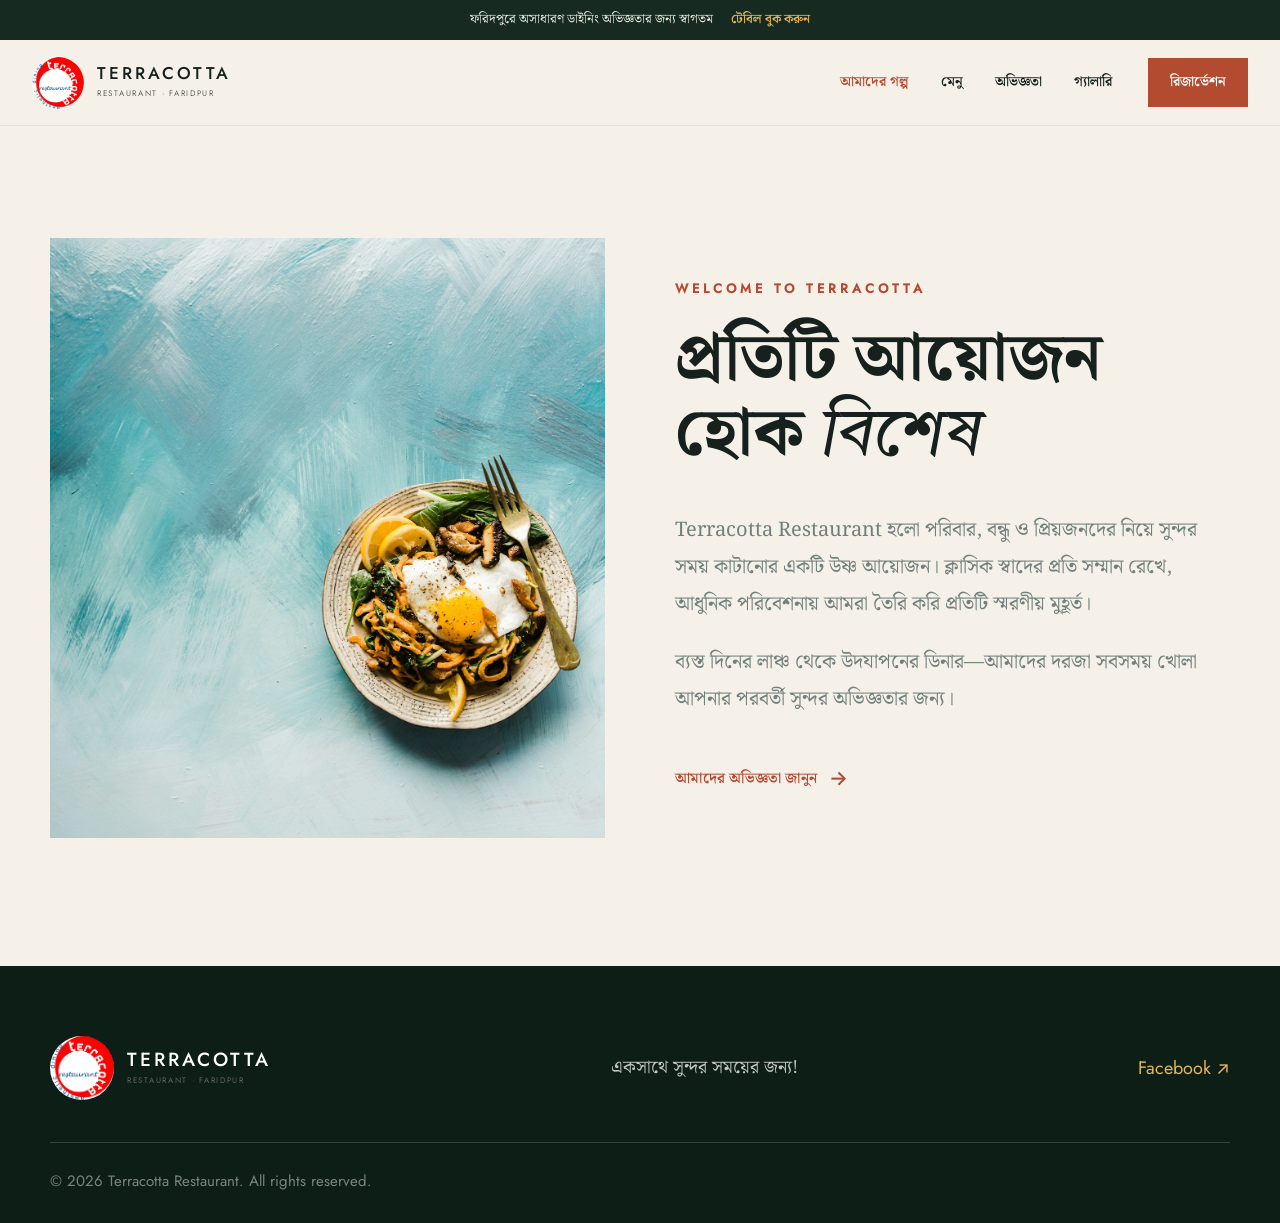
==== about.html @ 806d9984 "Update hero section layout, Bengali header nav, responsive CSS and subpages" ====
<!doctype html><html lang="bn"><head><meta charset="UTF-8"><meta name="viewport" content="width=device-width,initial-scale=1"><title>আমাদের গল্প · Terracotta</title><link rel="icon" href="assets/logo-restaurant.jpg"><link rel="stylesheet" href="styles.css"></head><body class="inner-page">
<div class="announcement-bar">ফরিদপুরে অসাধারণ ডাইনিং অভিজ্ঞতার জন্য স্বাগতম <a href="reservation.html">টেবিল বুক করুন</a></div>
<header class="site-header"><div class="header-inner"><a class="brand" href="index.html"><img src="assets/logo-restaurant.jpg" alt="Terracotta logo"><span class="brand-copy"><strong>TERRACOTTA</strong><small>RESTAURANT · FARIDPUR</small></span></a><button class="mobile-menu-btn" id="mobileMenuBtn" aria-label="মেনু খুলুন"><i></i><i></i><i></i></button><nav class="main-nav" id="navLinks"><a class="active" href="about.html">আমাদের গল্প</a><a href="menu.html">মেনু</a><a href="experience.html">অভিজ্ঞতা</a><a href="gallery.html">গ্যালারি</a><a class="nav-cta" href="reservation.html">রিজার্ভেশন</a></nav></div></header>
<main><section class="welcome section-cream page-section"><div class="split page-width"><div class="welcome-image image-frame"><img src="assets/hero.jpg" alt="Terracotta-এর বিশেষ খাবার"></div><div class="welcome-copy"><p class="eyebrow terracotta">WELCOME TO TERRACOTTA</p><h1>প্রতিটি আয়োজন<br>হোক <em>বিশেষ</em></h1><p>Terracotta Restaurant হলো পরিবার, বন্ধু ও প্রিয়জনদের নিয়ে সুন্দর সময় কাটানোর একটি উষ্ণ আয়োজন। ক্লাসিক স্বাদের প্রতি সম্মান রেখে, আধুনিক পরিবেশনায় আমরা তৈরি করি প্রতিটি স্মরণীয় মুহূর্ত।</p><p>ব্যস্ত দিনের লাঞ্চ থেকে উদযাপনের ডিনার—আমাদের দরজা সবসময় খোলা আপনার পরবর্তী সুন্দর অভিজ্ঞতার জন্য।</p><a class="text-link terracotta-link" href="experience.html">আমাদের অভিজ্ঞতা জানুন <span>→</span></a></div></div></section></main>
<footer class="site-footer"><div class="footer-inner"><a class="brand" href="index.html"><img src="assets/logo-restaurant.jpg" alt="Terracotta logo"><span class="brand-copy"><strong>TERRACOTTA</strong><small>RESTAURANT · FARIDPUR</small></span></a><p>একসাথে সুন্দর সময়ের জন্য!</p><a class="footer-link" href="https://www.facebook.com/profile.php?id=100063638885169" target="_blank" rel="noopener">Facebook ↗</a></div><div class="footer-bottom"><span>© 2026 Terracotta Restaurant. All rights reserved.</span></div></footer><script src="js/main.js"></script></body></html>
---- styles.css ----
@import url('https://fonts.googleapis.com/css2?family=Inter:wght@300;400;500;600&family=Noto+Serif+Bengali:wght@400;500;600;700&family=Tiro+Bangla:ital@0;1&display=swap');

@font-face{font-family:JostLocal;src:url('assets/fonts/jost-400.woff2')}@font-face{font-family:JostLocal;src:url('assets/fonts/jost-500.woff2');font-weight:500}@font-face{font-family:CormorantLocal;src:url('assets/fonts/cormorant-500.woff2');font-weight:500}@font-face{font-family:CormorantLocal;src:url('assets/fonts/cormorant-600.woff2');font-weight:600}

:root{--cream:#f5f0e8;--green:#162a22;--green-deep:#0d1e17;--ink:#16211d;--terracotta:#b34b30;--gold:#e5b65a;--muted:#697872;--bn:'Noto Serif Bengali','Tiro Bangla',serif;--sans:JostLocal,Inter,sans-serif;--english:CormorantLocal,Georgia,serif}
*{box-sizing:border-box;margin:0;padding:0}html{scroll-behavior:smooth}body{background:var(--cream);color:var(--ink);font-family:var(--sans);line-height:1.6;overflow-x:hidden}a{text-decoration:none;color:inherit}img{display:block;max-width:100%}.page-width{width:min(1640px,calc(100% - 80px));margin:0 auto}.section-cream{background:var(--cream)}

.announcement-bar{height:40px;display:flex;align-items:center;justify-content:center;gap:18px;background:var(--green);color:#e5e5dc;font-family:var(--bn);font-size:13px}.announcement-bar a{color:var(--gold);font-weight:600}
.site-header{height:86px;background:var(--cream);position:sticky;top:0;z-index:20;border-bottom:1px solid rgba(22,33,29,.07)}.header-inner{width:min(1840px,calc(100% - 110px));height:100%;margin:auto;display:flex;align-items:center;justify-content:space-between}.brand{display:flex;align-items:center;gap:13px}.brand img{width:52px;height:52px;object-fit:cover;border-radius:50%}.brand-copy{display:flex;flex-direction:column}.brand-copy strong{font-family:var(--sans);font-size:17px;letter-spacing:3px;line-height:1.05;font-weight:500}.brand-copy small{font-size:8px;letter-spacing:1.7px;color:#5f665e;margin-top:4px}.main-nav{display:flex;align-items:center;gap:32px;font-family:var(--bn);font-size:14px;font-weight:600}.main-nav a{transition:color .25s}.main-nav a:hover,.main-nav a.active{color:var(--terracotta)}.nav-cta{background:var(--terracotta);color:#fff!important;padding:13px 22px;margin-left:4px}.mobile-menu-btn{display:none}

.hero{height:calc(100vh - 126px);min-height:680px;position:relative;overflow:hidden;color:#fff}.hero .page-width{width:min(1990px,calc(100% - 240px))}.hero-image,.hero-shade{position:absolute;inset:0;width:100%;height:100%}.hero-image{object-fit:cover;object-position:center center}.hero-shade{background:linear-gradient(90deg,rgba(7,24,23,.86) 0%,rgba(7,24,23,.66) 31%,rgba(7,24,23,.26) 63%,rgba(7,24,23,.05) 100%)}.hero-inner{height:100%;position:relative;z-index:1;display:flex;align-items:center}.hero-copy{padding-left:132px;margin-top:42px;max-width:820px}.eyebrow{font-size:13px;letter-spacing:4px;font-weight:600;line-height:1.2}.gold{color:var(--gold)}.terracotta{color:var(--terracotta)}.hero-copy .eyebrow{margin-bottom:24px}.hero h1,.welcome h2,.welcome h1,.signatures h2,.signatures h1,.events h2,.events h1,.gallery h2,.gallery h1,.reservation h2,.reservation h1{font-family:var(--bn);font-weight:700;line-height:1.12}.hero h1{font-size:104px;line-height:.96;letter-spacing:0}.hero h1 em,.welcome h2 em,.welcome h1 em,.signatures h2 em,.signatures h1 em,.events h2 em,.events h1 em,.gallery h2 em,.gallery h1 em,.reservation h2 em,.reservation h1 em{font-family:'Tiro Bangla',var(--bn);font-style:italic;font-weight:500}.hero h1 em{color:var(--gold)}.hero-lead{max-width:540px;font-family:var(--bn);font-size:20px;line-height:1.66;margin:31px 0 35px;color:rgba(255,255,255,.92)}.hero-actions{display:flex;align-items:center;gap:34px}.hero-actions .button{min-width:214px;min-height:68px;padding:0 28px;font-size:16px;gap:28px}.hero-actions .text-link{font-size:16px}.button{display:inline-flex;align-items:center;justify-content:center;gap:26px;min-height:62px;padding:0 27px;font-family:var(--bn);font-weight:600;font-size:15px;transition:transform .25s,background .25s,border-color .25s}.button span,.text-link span{font-family:var(--sans);font-size:20px}.button:hover{transform:translateY(-3px)}.button-gold{background:var(--gold);color:#192018}.button-gold:hover{background:#f1c66c}.text-link{display:inline-flex;align-items:center;gap:12px;font-family:var(--bn);font-weight:600;font-size:15px}.text-link.light{color:#fff}.text-link.light:hover{color:var(--gold)}.hero-bottom{position:absolute;z-index:2;bottom:30px;left:50%;transform:translateX(-50%);display:flex;align-items:flex-end;justify-content:space-between}.scroll-note{display:flex;align-items:center;gap:18px;font-family:var(--sans);font-size:11px;letter-spacing:3px;color:rgba(255,255,255,.8);font-weight:600}.scroll-note i{display:block;width:62px;height:1px;background:rgba(255,255,255,.65)}.hero-watermark{position:absolute;right:0;bottom:160px;text-align:right;display:flex;flex-direction:column}.hero-watermark b{font-size:15px;letter-spacing:4px}.hero-watermark em{font-family:var(--english);font-size:34px;color:rgba(255,255,255,.78)}

.welcome{padding:160px 0 170px}.split{display:grid;grid-template-columns:1fr 1fr;align-items:center}.welcome .split{gap:180px}.image-frame{overflow:hidden}.welcome-image img{width:100%;height:750px;object-fit:cover}.welcome-copy{max-width:700px}.welcome-copy .eyebrow{margin-bottom:25px}.welcome h2{font-size:67px;margin-bottom:38px}.welcome h2 em,.events h2 em,.gallery h2 em{color:var(--gold)}.welcome-copy>p:not(.eyebrow){font-family:var(--bn);font-size:20px;color:#71807b;line-height:1.85;margin-bottom:21px}.terracotta-link{color:var(--terracotta);margin-top:24px}.terracotta-link:hover{color:var(--gold)}

.signatures{background:var(--green);color:#fff;padding:38px 0 82px}.center-heading{text-align:center}.center-heading .eyebrow{margin-bottom:13px}.signatures h2{font-size:72px;line-height:1.05;margin-bottom:22px}.signatures h2 em{color:var(--gold)}.center-heading>p:last-child{font-family:var(--bn);font-size:19px;color:rgba(255,255,255,.8)}.signature-grid{display:grid;grid-template-columns:repeat(3,1fr);gap:24px;margin:78px 0 54px}.signature-card{height:590px;position:relative;overflow:hidden;background:#111}.signature-card img{width:100%;height:100%;object-fit:cover;transition:transform .6s}.signature-card:first-child img{object-position:center}.signature-card:hover img{transform:scale(1.04)}.signature-card::after{content:"";position:absolute;inset:32% 0 0;background:linear-gradient(transparent,rgba(4,14,10,.9))}.signature-card>div{position:absolute;z-index:1;bottom:37px;left:38px;right:30px}.card-label{color:var(--gold);font-size:13px;letter-spacing:3px;font-weight:600;margin-bottom:12px}.signature-card h3{font-family:var(--bn);font-size:35px;line-height:1.15;margin-bottom:13px}.signature-card>div>p:last-child{font-family:var(--bn);font-size:16px;color:rgba(255,255,255,.78)}.center-action{text-align:center}.button-outline{border:1px solid rgba(229,182,90,.7);color:#fff;min-width:270px}.button-outline:hover{border-color:#fff;color:var(--gold)}

.events{padding:32px 0 115px}.events .split{grid-template-columns:1fr 1.05fr;align-items:start}.events-copy{padding:122px 80px 0 0}.events-copy .eyebrow{margin-bottom:27px}.events h2{font-size:70px;line-height:1.1;margin-bottom:41px}.events-copy>p:not(.eyebrow){font-family:var(--bn);font-size:20px;color:#6e7d77;line-height:1.85;max-width:580px}.events-image{position:relative;height:690px}.events-image img{width:100%;height:100%;object-fit:cover}.feature-box{position:absolute;left:-115px;bottom:-66px;width:267px;height:238px;background:var(--terracotta);color:#fff;padding:52px 47px}.feature-box strong{font-family:var(--english);font-size:50px;line-height:1}.feature-box h3{font-family:var(--bn);font-size:21px;line-height:1.2;margin:7px 0 10px}.feature-box p{font-size:15px;line-height:1.6;color:rgba(255,255,255,.8)}

.gallery{padding:75px 0 178px}.gallery-inner{width:min(1824px,calc(100% - 224px));margin:auto}.gallery-heading{display:flex;justify-content:space-between;align-items:flex-end;margin-bottom:66px}.gallery-heading .eyebrow{margin-bottom:8px}.gallery h2{font-size:68px;line-height:1.08;text-align:left}.gallery-grid{display:grid;grid-template-columns:1.5fr 1fr 1fr 1.5fr;gap:20px}.gallery-grid>div{height:510px;overflow:hidden}.gallery-grid img{width:100%;height:100%;object-fit:cover;transition:transform .6s}.gallery-grid>div:hover img{transform:scale(1.04)}

.reservation{display:grid;grid-template-columns:1fr 1fr;min-height:665px;background:var(--green);color:#fff}.reservation-image{height:665px}.reservation-image img{width:100%;height:100%;object-fit:cover}.reservation-copy{padding:80px 9%;display:flex;flex-direction:column;justify-content:center}.reservation-copy .eyebrow{margin-bottom:25px}.reservation h2{font-size:72px;line-height:1.08;margin-bottom:37px}.reservation h2 em{color:var(--gold)}.reservation-copy>p:not(.eyebrow){font-family:var(--bn);font-size:20px;line-height:1.8;color:rgba(255,255,255,.8);max-width:570px;margin-bottom:36px}.reservation-copy .button{align-self:flex-start;min-width:294px}.site-footer{background:var(--green-deep);color:#fff;padding:70px 0 0}.footer-inner{width:min(1824px,calc(100% - 224px));margin:auto;display:flex;align-items:center;justify-content:space-between;padding-bottom:42px}.footer-inner .brand img{width:64px;height:64px}.footer-inner .brand-copy strong{font-size:19px}.footer-inner p{font-family:var(--bn);font-size:18px;color:rgba(255,255,255,.75)}.footer-link{color:var(--gold);font-size:18px}.footer-bottom{width:min(1824px,calc(100% - 224px));margin:auto;border-top:1px solid rgba(255,255,255,.16);padding:26px 0 30px;color:rgba(255,255,255,.45);font-size:15px}

@media (max-width:1400px){.page-width{width:min(1180px,calc(100% - 64px))}.hero .page-width{width:min(1180px,calc(100% - 64px))}.header-inner{width:calc(100% - 64px)}.hero h1{font-size:68px}.hero-copy{padding-left:60px;margin-top:0}.hero-actions .button{min-width:210px;min-height:62px;font-size:15px;gap:26px}.hero-actions .text-link{font-size:15px}.welcome .split{gap:70px}.welcome-image img{height:600px}.welcome h2,.events h2,.reservation h2{font-size:57px}.signatures h2{font-size:60px}.signature-card{height:480px}.events-image{height:560px}.gallery-inner,.footer-inner,.footer-bottom{width:min(1180px,calc(100% - 64px))}.gallery-grid>div{height:360px}}
@media (max-width:900px){.announcement-bar{height:auto;min-height:43px;padding:8px 16px;text-align:center;gap:10px;font-size:12px}.site-header{height:82px}.header-inner{width:calc(100% - 36px)}.brand{gap:10px}.brand img{width:53px;height:53px}.brand-copy strong{font-size:16px;letter-spacing:2px}.brand-copy small{font-size:8px;letter-spacing:1px}.mobile-menu-btn{display:flex;border:0;background:transparent;flex-direction:column;gap:5px;padding:8px}.mobile-menu-btn i{width:25px;height:2px;background:var(--ink);display:block}.main-nav{display:none;position:absolute;top:125px;left:0;right:0;background:var(--cream);padding:20px 20px 24px;flex-direction:column;align-items:stretch;gap:2px;box-shadow:0 14px 24px rgba(0,0,0,.12)}.main-nav.open{display:flex}.main-nav a{padding:9px 0}.main-nav .nav-cta{text-align:center;margin-top:8px;padding:12px}.hero{height:auto;min-height:690px}.hero-inner{min-height:610px;width:calc(100% - 40px)}.hero-copy{padding:0;margin-top:0;align-self:center}.hero h1{font-size:50px;letter-spacing:-1px}.hero-lead{font-size:17px;margin:22px 0 30px}.hero-bottom{width:calc(100% - 40px);bottom:24px}.hero-watermark{display:none}.button{min-height:58px;padding:0 22px;font-size:15px}.welcome,.gallery{padding:80px 0}.split,.events .split,.reservation{grid-template-columns:1fr}.page-width{width:calc(100% - 40px)}.welcome .split{gap:42px}.welcome-image img{height:420px}.welcome-copy,.events-copy{max-width:none}.welcome h2,.events h2,.gallery h2,.reservation h2{font-size:47px}.welcome-copy>p:not(.eyebrow),.events-copy>p:not(.eyebrow),.reservation-copy>p:not(.eyebrow){font-size:17px}.signatures{padding:70px 0}.signatures h2{font-size:52px}.center-heading>p:last-child{font-size:16px}.signature-grid{grid-template-columns:1fr;gap:18px;margin:45px 0 35px}.signature-card{height:420px}.events{padding:80px 0 110px}.events-copy{padding:0 0 44px}.events-image{height:480px}.feature-box{left:20px;bottom:-44px;width:220px;height:190px;padding:28px 30px}.feature-box strong{font-size:40px}.gallery-heading{display:block;margin-bottom:38px}.gallery-heading h2{margin-top:18px}.gallery-inner{width:calc(100% - 40px)}.gallery-grid{grid-template-columns:1fr 1fr;gap:12px}.gallery-grid>div{height:260px}.gallery-grid>div:first-child,.gallery-grid>div:last-child{grid-column:span 2}.reservation-image{height:390px}.reservation-copy{padding:65px 20px 75px}.site-footer{padding-top:42px}.footer-inner{width:calc(100% - 40px);align-items:flex-start;flex-direction:column;gap:24px}.footer-inner p{font-size:16px}.footer-link{font-size:15px}.footer-bottom{width:calc(100% - 40px);font-size:12px}}
@media (max-width:520px){.hero h1{font-size:42px}.hero-actions{gap:15px;flex-direction:column;align-items:flex-start}.hero-actions .button{width:100%}.hero-actions .text-link{padding-left:6px}.welcome h2,.events h2,.gallery h2,.reservation h2{font-size:39px}.signature-card{height:390px}.signature-card>div{left:22px;right:20px;bottom:22px}.signature-card h3{font-size:28px}.card-label{font-size:11px}.gallery-grid{grid-template-columns:1fr}.gallery-grid>div,.gallery-grid>div:first-child,.gallery-grid>div:last-child{grid-column:auto;height:270px}.reservation-image{height:300px}}

/* Standalone section pages */
.page-section{min-height:calc(100vh - 126px)}
.inner-page .welcome{padding:112px 0 128px}.inner-page .welcome h1{font-size:67px;margin-bottom:38px}.inner-page .signatures{padding:76px 0 86px}.inner-page .signatures h1{font-size:72px;line-height:1.05;margin-bottom:22px}.inner-page .events{padding:82px 0 130px}.inner-page .events h1{font-size:70px;line-height:1.1;margin-bottom:41px}.inner-page .gallery{padding:92px 0 132px}.inner-page .gallery h1{font-size:68px;line-height:1.08;text-align:left}.inner-page .reservation{min-height:calc(100vh - 126px)}.inner-page .reservation-image{min-height:calc(100vh - 126px);height:auto}.inner-page .reservation h1{font-size:72px;line-height:1.08;margin-bottom:37px}
@media (max-width:900px){.main-nav{top:82px}.hero-copy{padding-left:0}.inner-page .welcome{padding:80px 0}.inner-page .welcome h1,.inner-page .signatures h1,.inner-page .events h1,.inner-page .gallery h1,.inner-page .reservation h1{font-size:47px}.inner-page .signatures{padding:70px 0}.inner-page .events{padding:80px 0 110px}.inner-page .gallery{padding:80px 0}.inner-page .reservation-image{min-height:390px}.inner-page .reservation{min-height:0}}

@media (min-width:1401px){.hero-copy{padding-left:96px;max-width:740px}.hero-copy .eyebrow{font-size:12px}.hero h1{font-size:94px;line-height:.98}.hero-lead{max-width:440px;font-size:18px;line-height:1.68;margin:28px 0 32px}.hero-actions{gap:32px}.hero-actions .button{min-width:200px;min-height:62px;padding:0 26px;font-size:15px;gap:26px}.hero-actions .text-link{font-size:15px}}
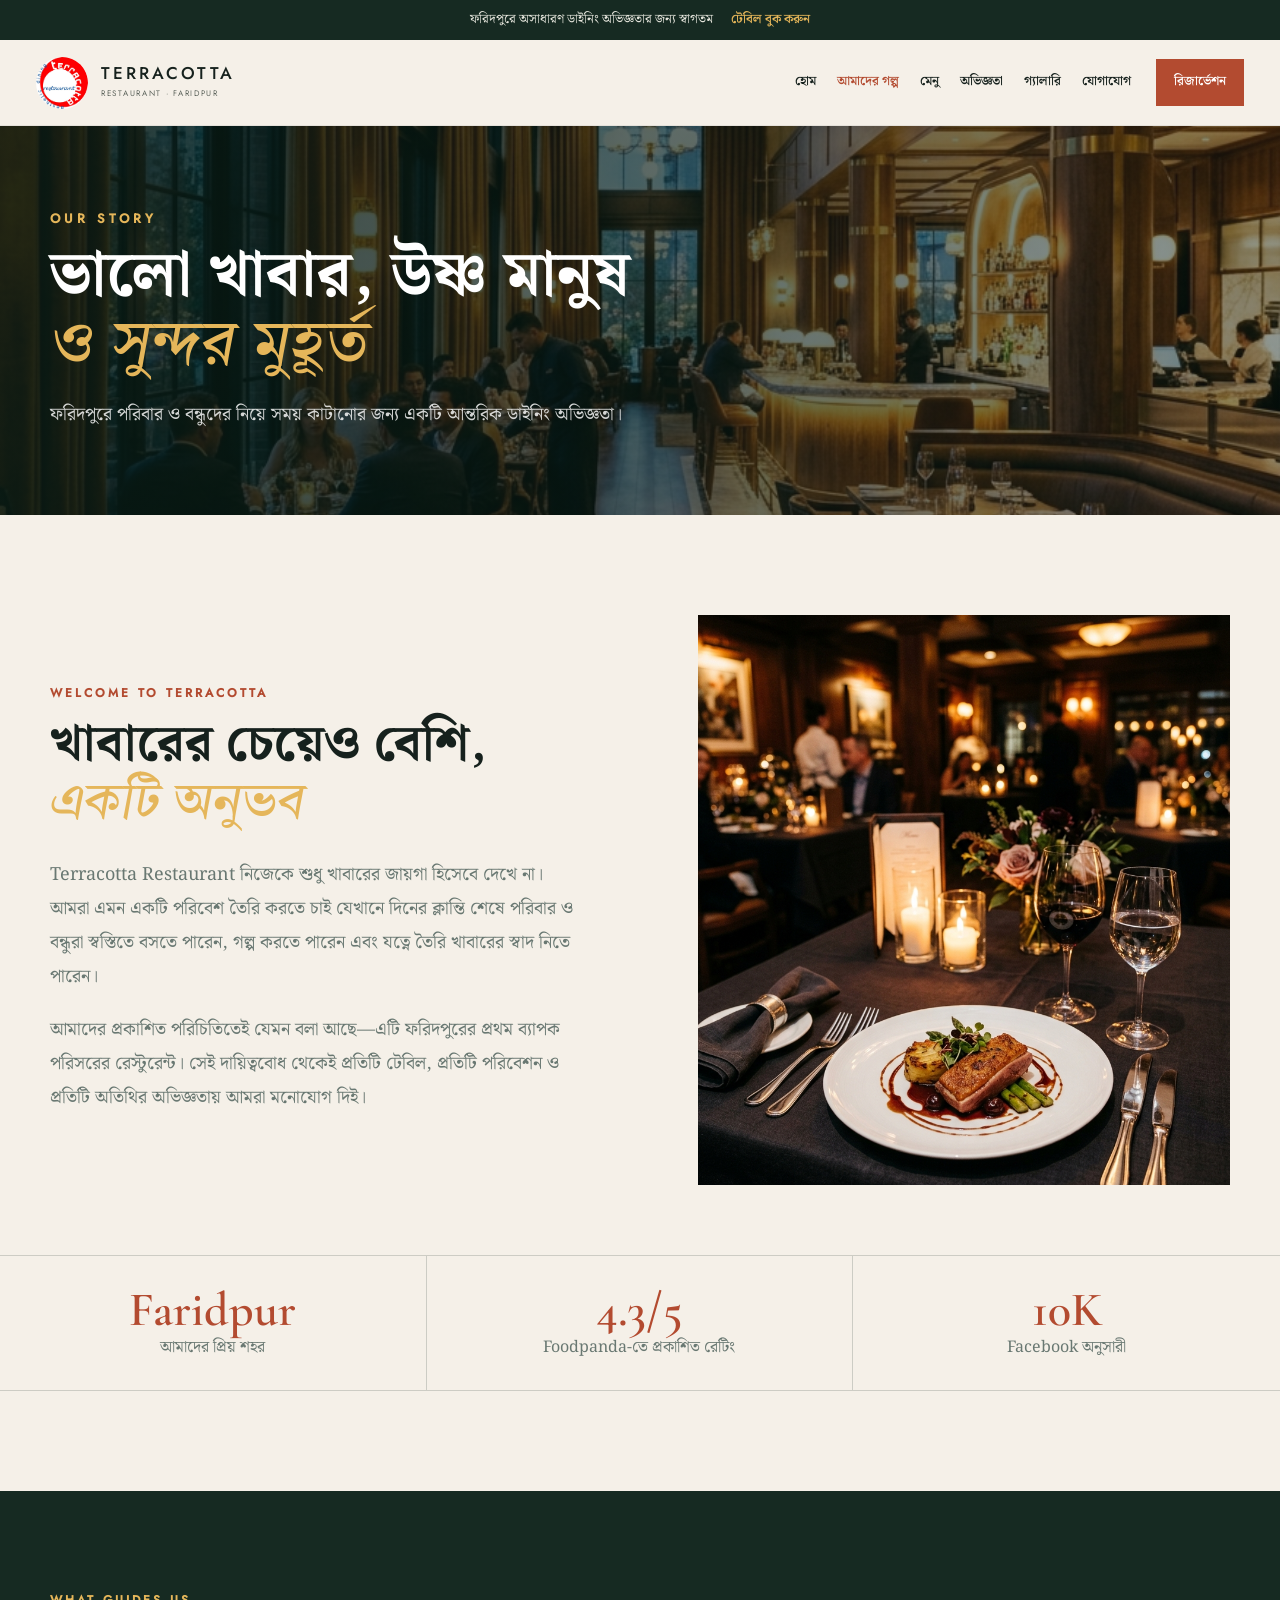
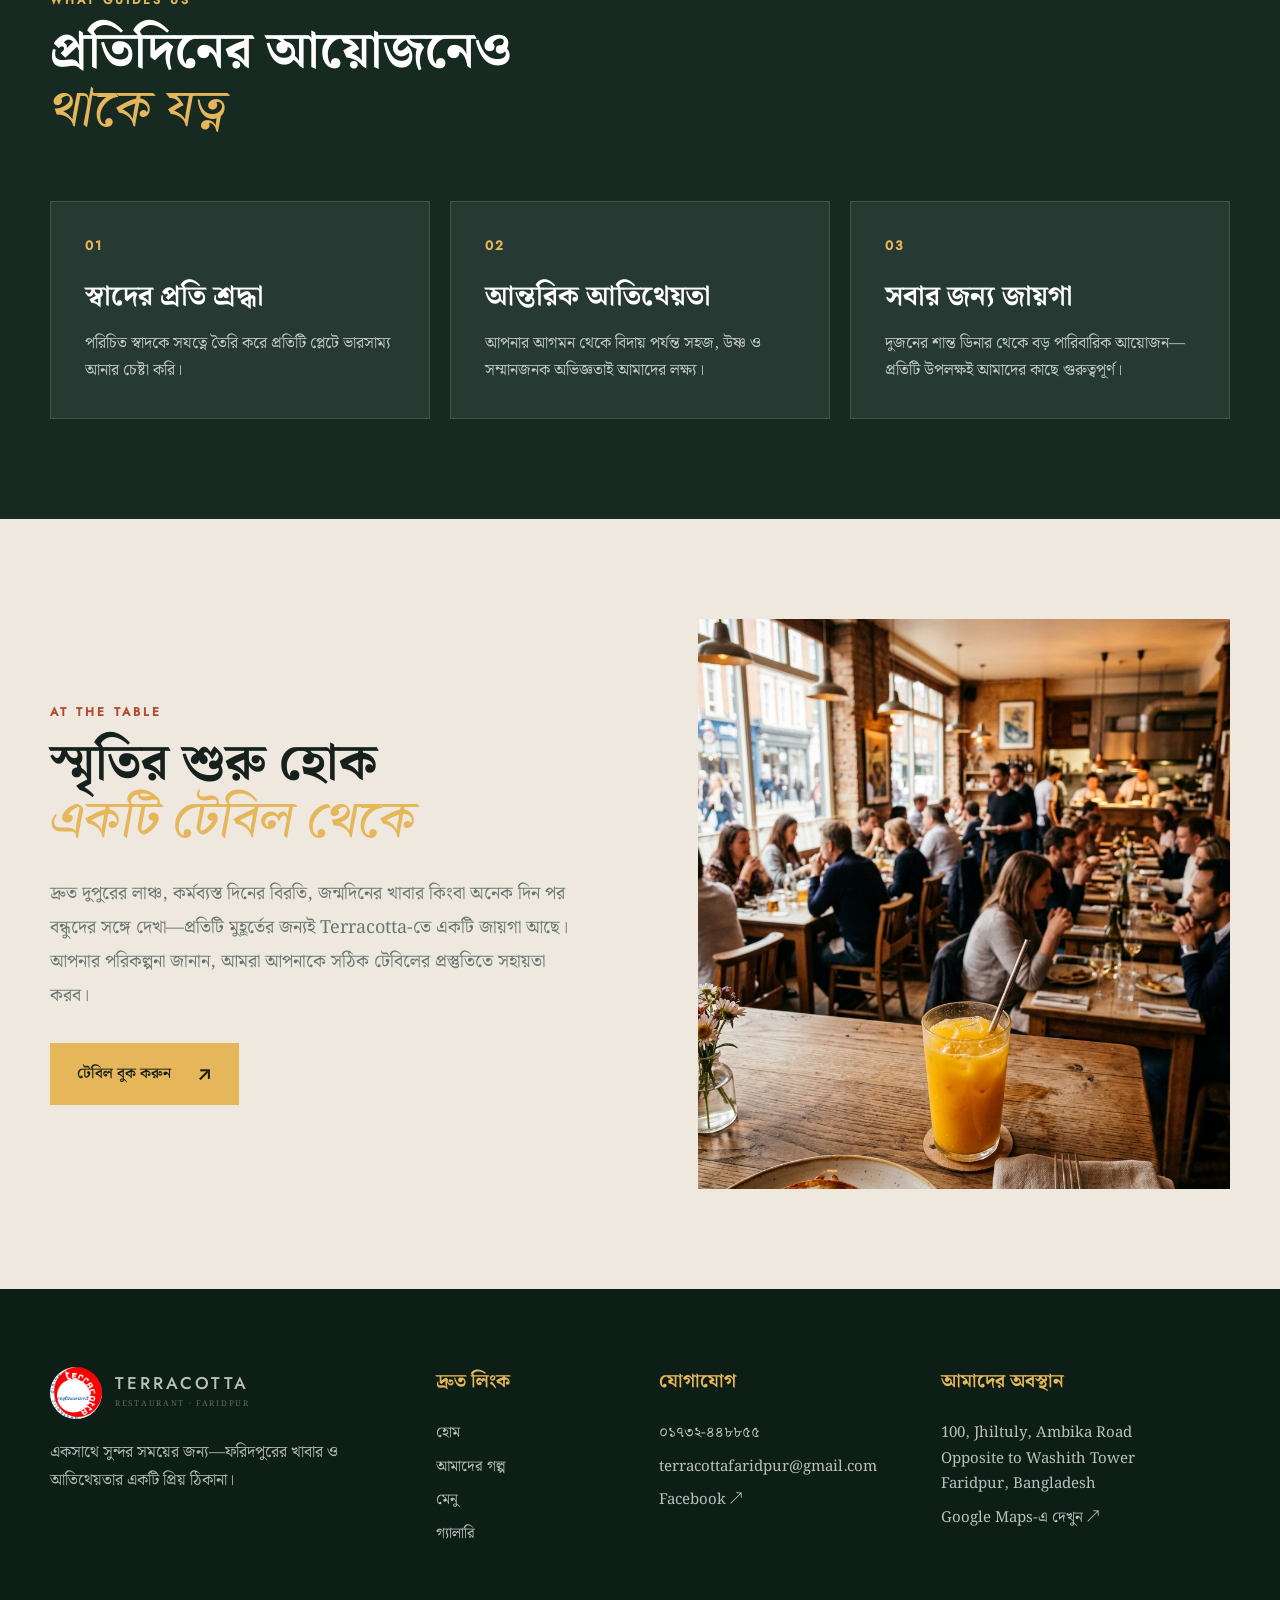
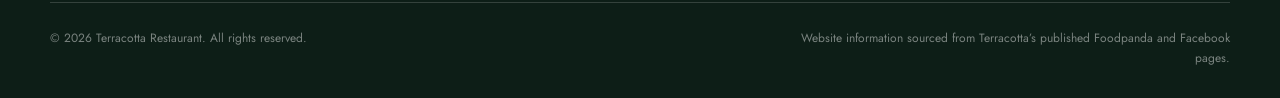
==== commit a019adce: "Update site pages, styling, and navigation for Terracotta Restaurant" ====
--- a/about.html
+++ b/about.html
@@ -1,5 +1,7 @@
-<!doctype html><html lang="bn"><head><meta charset="UTF-8"><meta name="viewport" content="width=device-width,initial-scale=1"><title>আমাদের গল্প · Terracotta</title><link rel="icon" href="assets/logo-restaurant.jpg"><link rel="stylesheet" href="styles.css"></head><body class="inner-page">
-<div class="announcement-bar">ফরিদপুরে অসাধারণ ডাইনিং অভিজ্ঞতার জন্য স্বাগতম <a href="reservation.html">টেবিল বুক করুন</a></div>
-<header class="site-header"><div class="header-inner"><a class="brand" href="index.html"><img src="assets/logo-restaurant.jpg" alt="Terracotta logo"><span class="brand-copy"><strong>TERRACOTTA</strong><small>RESTAURANT · FARIDPUR</small></span></a><button class="mobile-menu-btn" id="mobileMenuBtn" aria-label="মেনু খুলুন"><i></i><i></i><i></i></button><nav class="main-nav" id="navLinks"><a class="active" href="about.html">আমাদের গল্প</a><a href="menu.html">মেনু</a><a href="experience.html">অভিজ্ঞতা</a><a href="gallery.html">গ্যালারি</a><a class="nav-cta" href="reservation.html">রিজার্ভেশন</a></nav></div></header>
-<main><section class="welcome section-cream page-section"><div class="split page-width"><div class="welcome-image image-frame"><img src="assets/hero.jpg" alt="Terracotta-এর বিশেষ খাবার"></div><div class="welcome-copy"><p class="eyebrow terracotta">WELCOME TO TERRACOTTA</p><h1>প্রতিটি আয়োজন<br>হোক <em>বিশেষ</em></h1><p>Terracotta Restaurant হলো পরিবার, বন্ধু ও প্রিয়জনদের নিয়ে সুন্দর সময় কাটানোর একটি উষ্ণ আয়োজন। ক্লাসিক স্বাদের প্রতি সম্মান রেখে, আধুনিক পরিবেশনায় আমরা তৈরি করি প্রতিটি স্মরণীয় মুহূর্ত।</p><p>ব্যস্ত দিনের লাঞ্চ থেকে উদযাপনের ডিনার—আমাদের দরজা সবসময় খোলা আপনার পরবর্তী সুন্দর অভিজ্ঞতার জন্য।</p><a class="text-link terracotta-link" href="experience.html">আমাদের অভিজ্ঞতা জানুন <span>→</span></a></div></div></section></main>
-<footer class="site-footer"><div class="footer-inner"><a class="brand" href="index.html"><img src="assets/logo-restaurant.jpg" alt="Terracotta logo"><span class="brand-copy"><strong>TERRACOTTA</strong><small>RESTAURANT · FARIDPUR</small></span></a><p>একসাথে সুন্দর সময়ের জন্য!</p><a class="footer-link" href="https://www.facebook.com/profile.php?id=100063638885169" target="_blank" rel="noopener">Facebook ↗</a></div><div class="footer-bottom"><span>© 2026 Terracotta Restaurant. All rights reserved.</span></div></footer><script src="js/main.js"></script></body></html>
+<!doctype html><html lang="bn"><head><meta charset="UTF-8"><meta name="viewport" content="width=device-width,initial-scale=1"><title>আমাদের গল্প · Terracotta</title><meta name="description" content="ফরিদপুরের Terracotta Restaurant-এর গল্প, পরিবেশ ও আতিথেয়তা।"><link rel="icon" href="assets/logo-restaurant.jpg"><link rel="stylesheet" href="styles.css"></head>
+<body class="inner-page"><div class="announcement-bar">ফরিদপুরে অসাধারণ ডাইনিং অভিজ্ঞতার জন্য স্বাগতম <a href="reservation.html">টেবিল বুক করুন</a></div><header class="site-header"><div class="header-inner"><a class="brand" href="index.html"><img src="assets/logo-restaurant.jpg" alt="Terracotta logo"><span class="brand-copy"><strong>TERRACOTTA</strong><small>RESTAURANT · FARIDPUR</small></span></a><button class="mobile-menu-btn" id="mobileMenuBtn" aria-label="মেনু খুলুন" aria-expanded="false"><i></i><i></i><i></i></button><nav class="main-nav" id="navLinks"><a href="index.html">হোম</a><a class="active" href="about.html">আমাদের গল্প</a><a href="menu.html">মেনু</a><a href="experience.html">অভিজ্ঞতা</a><a href="gallery.html">গ্যালারি</a><a href="contact.html">যোগাযোগ</a><a class="nav-cta" href="reservation.html">রিজার্ভেশন</a></nav></div></header>
+<main><section class="page-hero"><img src="assets/gallery-interior.jpg" alt="Terracotta-এর ডাইনিং পরিবেশ"><div class="content-width"><p class="eyebrow gold">OUR STORY</p><h1>ভালো খাবার, উষ্ণ মানুষ<br><em>ও সুন্দর মুহূর্ত</em></h1><p class="page-lead">ফরিদপুরে পরিবার ও বন্ধুদের নিয়ে সময় কাটানোর জন্য একটি আন্তরিক ডাইনিং অভিজ্ঞতা।</p></div></section>
+<section class="detail-section"><div class="content-width two-column-content"><div><p class="section-kicker">WELCOME TO TERRACOTTA</p><h2>খাবারের চেয়েও বেশি,<br><em>একটি অনুভব</em></h2><p class="body-copy">Terracotta Restaurant নিজেকে শুধু খাবারের জায়গা হিসেবে দেখে না। আমরা এমন একটি পরিবেশ তৈরি করতে চাই যেখানে দিনের ক্লান্তি শেষে পরিবার ও বন্ধুরা স্বস্তিতে বসতে পারেন, গল্প করতে পারেন এবং যত্নে তৈরি খাবারের স্বাদ নিতে পারেন।</p><p class="body-copy" style="margin-top:18px">আমাদের প্রকাশিত পরিচিতিতেই যেমন বলা আছে—এটি ফরিদপুরের প্রথম ব্যাপক পরিসরের রেস্টুরেন্ট। সেই দায়িত্ববোধ থেকেই প্রতিটি টেবিল, প্রতিটি পরিবেশন ও প্রতিটি অতিথির অভিজ্ঞতায় আমরা মনোযোগ দিই।</p></div><div class="content-image"><img src="assets/gallery-fine-dining.jpg" alt="Terracotta-তে ডাইনিং"></div></div><div class="stats-strip"><div class="stat"><strong>Faridpur</strong><span>আমাদের প্রিয় শহর</span></div><div class="stat"><strong>4.3/5</strong><span>Foodpanda-তে প্রকাশিত রেটিং</span></div><div class="stat"><strong>10K</strong><span>Facebook অনুসারী</span></div></div></section>
+<section class="detail-section dark"><div class="content-width"><p class="section-kicker">WHAT GUIDES US</p><h2>প্রতিদিনের আয়োজনেও<br><em>থাকে যত্ন</em></h2><div class="value-grid"><article class="value-card"><strong>01</strong><h3>স্বাদের প্রতি শ্রদ্ধা</h3><p>পরিচিত স্বাদকে সযত্নে তৈরি করে প্রতিটি প্লেটে ভারসাম্য আনার চেষ্টা করি।</p></article><article class="value-card"><strong>02</strong><h3>আন্তরিক আতিথেয়তা</h3><p>আপনার আগমন থেকে বিদায় পর্যন্ত সহজ, উষ্ণ ও সম্মানজনক অভিজ্ঞতাই আমাদের লক্ষ্য।</p></article><article class="value-card"><strong>03</strong><h3>সবার জন্য জায়গা</h3><p>দুজনের শান্ত ডিনার থেকে বড় পারিবারিক আয়োজন—প্রতিটি উপলক্ষই আমাদের কাছে গুরুত্বপূর্ণ।</p></article></div></div></section>
+<section class="detail-section alt"><div class="content-width two-column-content image-right"><div><p class="section-kicker">AT THE TABLE</p><h2>স্মৃতির শুরু হোক<br><em>একটি টেবিল থেকে</em></h2><p class="body-copy">দ্রুত দুপুরের লাঞ্চ, কর্মব্যস্ত দিনের বিরতি, জন্মদিনের খাবার কিংবা অনেক দিন পর বন্ধুদের সঙ্গে দেখা—প্রতিটি মুহূর্তের জন্যই Terracotta-তে একটি জায়গা আছে। আপনার পরিকল্পনা জানান, আমরা আপনাকে সঠিক টেবিলের প্রস্তুতিতে সহায়তা করব।</p><a class="button button-gold" style="margin-top:30px" href="reservation.html">টেবিল বুক করুন <span>↗</span></a></div><div class="content-image"><img src="assets/gallery-casual.jpg" alt="Terracotta-এর টেবিল সেটিং"></div></div></section></main>
+<footer class="site-footer site-footer-rich"><div class="footer-grid content-width"><div class="footer-brand"><a class="brand" href="index.html"><img src="assets/logo-restaurant.jpg" alt="Terracotta logo"><span class="brand-copy"><strong>TERRACOTTA</strong><small>RESTAURANT · FARIDPUR</small></span></a><p>একসাথে সুন্দর সময়ের জন্য—ফরিদপুরের খাবার ও আতিথেয়তার একটি প্রিয় ঠিকানা।</p></div><div><h3>দ্রুত লিংক</h3><a href="index.html">হোম</a><a href="about.html">আমাদের গল্প</a><a href="menu.html">মেনু</a><a href="gallery.html">গ্যালারি</a></div><div><h3>যোগাযোগ</h3><a href="tel:+8801732448855">০১৭৩২-৪৪৮৮৫৫</a><a href="mailto:terracottafaridpur@gmail.com">terracottafaridpur@gmail.com</a><a href="https://www.facebook.com/profile.php?id=100063638885169" target="_blank" rel="noopener">Facebook ↗</a></div><div><h3>আমাদের অবস্থান</h3><p>100, Jhiltuly, Ambika Road<br>Opposite to Washith Tower<br>Faridpur, Bangladesh</p><a href="https://maps.app.goo.gl/ciB4F9gbJDZogEp39?g_st=ic" target="_blank" rel="noopener">Google Maps-এ দেখুন ↗</a></div></div><div class="footer-bottom content-width"><span>© <span class="current-year">2026</span> Terracotta Restaurant. All rights reserved.</span><span>Website information sourced from Terracotta’s published Foodpanda and Facebook pages.</span></div></footer><script src="js/main.js"></script></body></html>
--- a/styles.css
+++ b/styles.css
@@ -30,3 +30,22 @@
 @media (max-width:900px){.main-nav{top:82px}.hero-copy{padding-left:0}.inner-page .welcome{padding:80px 0}.inner-page .welcome h1,.inner-page .signatures h1,.inner-page .events h1,.inner-page .gallery h1,.inner-page .reservation h1{font-size:47px}.inner-page .signatures{padding:70px 0}.inner-page .events{padding:80px 0 110px}.inner-page .gallery{padding:80px 0}.inner-page .reservation-image{min-height:390px}.inner-page .reservation{min-height:0}}
 
 @media (min-width:1401px){.hero-copy{padding-left:96px;max-width:740px}.hero-copy .eyebrow{font-size:12px}.hero h1{font-size:94px;line-height:.98}.hero-lead{max-width:440px;font-size:18px;line-height:1.68;margin:28px 0 32px}.hero-actions{gap:32px}.hero-actions .button{min-width:200px;min-height:62px;padding:0 26px;font-size:15px;gap:26px}.hero-actions .text-link{font-size:15px}}
+
+/* Full-site content and production pages */
+.content-width{width:min(1280px,calc(100% - 80px));margin-inline:auto}.page-section-light{background:var(--cream)}.home-intro{padding:150px 0}.split-intro{display:grid;grid-template-columns:minmax(350px,.94fr) 1.06fr;gap:clamp(60px,10vw,160px);align-items:center}.intro-photo{height:650px;overflow:hidden}.intro-photo img{width:100%;height:100%;object-fit:cover}.intro-copy{max-width:620px}.intro-copy .eyebrow,.occasion-copy .eyebrow{margin-bottom:20px}.intro-copy h2,.occasion-copy h2,.home-menu-highlight h2,.gallery-heading-home h2,.visit-copy h2{font-family:var(--bn);font-size:clamp(46px,4.3vw,70px);line-height:1.08;margin-bottom:30px}.intro-copy h2 em,.occasion-copy h2 em,.home-menu-highlight h2 em,.gallery-heading-home h2 em,.visit-copy h2 em{color:var(--gold);font-family:'Tiro Bangla',var(--bn);font-style:italic;font-weight:500}.intro-copy>p:not(.eyebrow),.occasion-copy>p:not(.eyebrow){font-family:var(--bn);font-size:18px;line-height:1.88;color:var(--muted);margin-bottom:17px}.home-menu-highlight{background:var(--green);padding:124px 0 108px;color:#fff}.section-title-row{display:flex;justify-content:space-between;align-items:flex-end;gap:30px}.section-title-row .eyebrow{margin-bottom:14px}.featured-dishes{display:grid;grid-template-columns:repeat(3,1fr);gap:22px;margin-top:60px}.featured-dishes article{position:relative;min-height:480px;overflow:hidden;background:#102019}.featured-dishes img{position:absolute;inset:0;width:100%;height:100%;object-fit:cover;transition:transform .55s}.featured-dishes article:hover img{transform:scale(1.04)}.featured-dishes article:after{content:"";position:absolute;inset:25% 0 0;background:linear-gradient(transparent,rgba(6,17,13,.93))}.featured-dishes article>div{position:absolute;z-index:1;bottom:0;left:0;right:0;padding:34px}.featured-dishes span{font-size:11px;letter-spacing:2.6px;color:var(--gold);font-weight:600}.featured-dishes h3{font-family:var(--bn);font-size:29px;line-height:1.2;margin:12px 0 9px}.featured-dishes p{font-family:var(--bn);font-size:15px;line-height:1.55;color:rgba(255,255,255,.78);min-height:48px}.featured-dishes strong{display:block;color:var(--gold);font-size:16px;margin-top:15px}.menu-source-note{font-family:var(--bn);font-size:14px;text-align:center;color:rgba(255,255,255,.56);margin-top:28px}.home-occasions{padding:145px 0 170px}.occasions-grid{display:grid;grid-template-columns:.92fr 1.08fr;align-items:center;gap:90px}.occasion-copy{padding-left:6%}.occasion-photo{position:relative;height:640px}.occasion-photo>img{width:100%;height:100%;object-fit:cover}.occasion-badge{position:absolute;left:-78px;bottom:-46px;width:245px;background:var(--terracotta);color:#fff;padding:35px}.occasion-badge b{display:block;font-family:var(--english);font-size:46px;line-height:1}.occasion-badge strong{display:block;font-family:var(--bn);font-size:19px;margin-top:8px}.occasion-badge small{display:block;margin-top:8px;line-height:1.45;color:rgba(255,255,255,.8)}.home-gallery{padding:100px 0 145px;background:#efe9df}.gallery-heading-home{display:flex;align-items:flex-end;justify-content:space-between;gap:30px;margin-bottom:55px}.gallery-heading-home .eyebrow{margin-bottom:10px}.home-gallery-grid{display:grid;grid-template-columns:1.2fr .82fr .82fr 1.2fr;gap:18px}.home-gallery-grid img{width:100%;height:390px;object-fit:cover}.home-gallery-grid img:nth-child(2){object-position:center}.home-visit{display:grid;grid-template-columns:1fr 1fr;min-height:650px;background:#21382d;color:#fff}.visit-photo img{width:100%;height:100%;min-height:650px;object-fit:cover}.visit-copy{padding:clamp(70px,8vw,130px);display:flex;flex-direction:column;justify-content:center}.visit-copy .eyebrow{margin-bottom:22px}.visit-copy>p:not(.eyebrow){font-family:var(--bn);font-size:18px;line-height:1.85;color:rgba(255,255,255,.8);max-width:500px;margin-bottom:32px}.visit-actions{display:flex;align-items:center;gap:28px}.site-footer-rich{padding:78px 0 0}.footer-grid{display:grid;grid-template-columns:1.6fr .7fr 1fr 1.35fr;gap:50px;padding-bottom:55px}.footer-grid h3{font-family:var(--bn);font-size:19px;color:var(--gold);margin-bottom:16px}.footer-grid>div:not(.footer-brand){display:flex;flex-direction:column;align-items:flex-start;gap:8px}.footer-grid a,.footer-grid p{font-family:var(--bn);font-size:15px;color:rgba(255,255,255,.72);line-height:1.7;transition:color .2s}.footer-grid a:hover{color:var(--gold)}.footer-brand p{font-family:var(--bn);font-size:16px;line-height:1.75;color:rgba(255,255,255,.68);max-width:320px;margin-top:20px}.site-footer-rich .footer-bottom{display:flex;justify-content:space-between;gap:25px;font-size:12px}.site-footer-rich .footer-bottom span:last-child{max-width:460px;text-align:right}
+
+.page-hero{position:relative;min-height:405px;display:flex;align-items:end;color:#fff;overflow:hidden}.page-hero img{position:absolute;inset:0;width:100%;height:100%;object-fit:cover}.page-hero:after{content:"";position:absolute;inset:0;background:linear-gradient(90deg,rgba(8,27,21,.87),rgba(8,27,21,.45))}.page-hero .content-width{position:relative;z-index:1;padding:85px 0}.page-hero h1{font-family:var(--bn);font-size:clamp(48px,5vw,76px);line-height:1.08;max-width:760px}.page-hero h1 em{color:var(--gold);font-family:'Tiro Bangla',var(--bn);font-weight:500}.page-hero .eyebrow{margin-bottom:15px}.page-lead{font-family:var(--bn);font-size:18px;color:rgba(255,255,255,.82);max-width:620px;margin-top:18px}.detail-section{padding:120px 0}.detail-section.alt{background:#eee8df}.detail-section.dark{background:var(--green);color:#fff}.section-kicker{font-size:12px;letter-spacing:3px;font-weight:600;color:var(--terracotta);margin-bottom:14px}.dark .section-kicker{color:var(--gold)}.detail-section h2{font-family:var(--bn);font-size:clamp(38px,4vw,61px);line-height:1.12;margin-bottom:24px}.detail-section h2 em{font-family:'Tiro Bangla',var(--bn);font-weight:500;font-style:italic;color:var(--gold)}.detail-section .body-copy{font-family:var(--bn);font-size:18px;line-height:1.9;color:var(--muted)}.dark .body-copy{color:rgba(255,255,255,.76)}.two-column-content{display:grid;grid-template-columns:1fr 1fr;gap:clamp(55px,9vw,150px);align-items:center}.two-column-content.image-right .content-image{order:2}.content-image{height:570px;overflow:hidden}.content-image img{width:100%;height:100%;object-fit:cover}.value-grid{display:grid;grid-template-columns:repeat(3,1fr);gap:20px;margin-top:60px}.value-card{padding:34px;background:rgba(255,255,255,.07);border:1px solid rgba(229,182,90,.2)}.value-card strong{display:block;color:var(--gold);font-size:13px;letter-spacing:2px;margin-bottom:18px}.value-card h3{font-family:var(--bn);font-size:28px;margin-bottom:10px}.value-card p{font-family:var(--bn);font-size:16px;line-height:1.7;color:rgba(255,255,255,.72)}.stats-strip{display:grid;grid-template-columns:repeat(3,1fr);margin-top:70px;border-top:1px solid rgba(22,42,34,.18);border-bottom:1px solid rgba(22,42,34,.18)}.stat{padding:30px;text-align:center;border-right:1px solid rgba(22,42,34,.18)}.stat:last-child{border:0}.stat strong{display:block;font-family:var(--english);font-size:48px;color:var(--terracotta);line-height:1}.stat span{font-family:var(--bn);font-size:16px;color:var(--muted)}
+
+.menu-intro{padding:90px 0 45px;text-align:center}.menu-intro h1{font-family:var(--bn);font-size:clamp(48px,5vw,74px);line-height:1.1}.menu-intro h1 em{color:var(--gold);font-family:'Tiro Bangla',var(--bn);font-weight:500}.menu-intro>p{font-family:var(--bn);font-size:18px;color:var(--muted);max-width:720px;margin:20px auto 0}.menu-tabs{display:flex;flex-wrap:wrap;justify-content:center;gap:10px;padding:25px 0 55px}.menu-tabs a{border:1px solid rgba(22,42,34,.25);padding:9px 15px;font-family:var(--bn);font-size:14px;transition:.2s}.menu-tabs a:hover{background:var(--green);color:#fff;border-color:var(--green)}.menu-page{padding-bottom:120px}.menu-category{scroll-margin-top:110px;margin-bottom:60px}.menu-category-header{display:flex;justify-content:space-between;align-items:end;border-bottom:2px solid var(--green);padding-bottom:12px;margin-bottom:15px}.menu-category-header h2{font-family:var(--bn);font-size:34px;line-height:1.1}.menu-category-header span{font-size:11px;letter-spacing:2px;color:var(--terracotta);font-weight:600}.menu-list{display:grid;grid-template-columns:repeat(2,1fr);gap:0 50px}.menu-item{padding:18px 0;border-bottom:1px solid rgba(22,42,34,.14)}.menu-item-top{display:flex;align-items:baseline;gap:9px}.menu-item h3{font-family:var(--bn);font-size:19px;line-height:1.35;font-weight:600}.menu-item i{border-bottom:1px dotted rgba(22,42,34,.35);flex:1;transform:translateY(-4px)}.menu-item strong{font-family:var(--sans);font-size:14px;color:var(--terracotta);white-space:nowrap}.menu-item p{font-family:var(--bn);font-size:13px;line-height:1.55;color:var(--muted);margin-top:5px}.menu-cta{background:var(--green);color:#fff;padding:70px;text-align:center}.menu-cta h2{font-family:var(--bn);font-size:42px;line-height:1.2}.menu-cta p{font-family:var(--bn);color:rgba(255,255,255,.75);margin:13px auto 28px;max-width:670px}
+
+.gallery-feature{padding:115px 0 50px}.gallery-feature-grid{display:grid;grid-template-columns:1.2fr .8fr;gap:22px}.gallery-feature-grid img{width:100%;height:570px;object-fit:cover}.gallery-feature-grid img:last-child{height:390px;align-self:end}.gallery-collection{padding:70px 0 125px}.masonry-gallery{display:grid;grid-template-columns:repeat(12,1fr);gap:16px}.masonry-gallery figure{margin:0;overflow:hidden;position:relative;background:var(--green)}.masonry-gallery img{width:100%;height:100%;object-fit:cover;transition:transform .45s,opacity .3s}.masonry-gallery figure:hover img{transform:scale(1.04);opacity:.85}.masonry-gallery figure:nth-child(1){grid-column:span 5;height:430px}.masonry-gallery figure:nth-child(2){grid-column:span 3;height:430px}.masonry-gallery figure:nth-child(3){grid-column:span 4;height:430px}.masonry-gallery figure:nth-child(4){grid-column:span 4;height:320px}.masonry-gallery figure:nth-child(5){grid-column:span 4;height:320px}.masonry-gallery figure:nth-child(6){grid-column:span 4;height:320px}.masonry-gallery figcaption{position:absolute;inset:auto 0 0;padding:20px;color:#fff;font-family:var(--bn);font-size:17px;background:linear-gradient(transparent,rgba(0,0,0,.72))}
+
+.experience-cards{display:grid;grid-template-columns:repeat(3,1fr);gap:22px;margin-top:50px}.experience-card{border:1px solid rgba(22,42,34,.15);background:#faf8f4}.experience-card img{width:100%;height:290px;object-fit:cover}.experience-card>div{padding:28px}.experience-card span{color:var(--terracotta);font-size:11px;letter-spacing:2px;font-weight:600}.experience-card h3{font-family:var(--bn);font-size:28px;margin:10px 0}.experience-card p{font-family:var(--bn);font-size:15px;line-height:1.7;color:var(--muted)}.event-band{padding:100px 0;background:linear-gradient(90deg,var(--green) 0%,#294537 100%);color:#fff}.event-band .two-column-content{align-items:start}.event-band .button{margin-top:24px}.event-list{display:flex;flex-direction:column;gap:0;border-top:1px solid rgba(255,255,255,.18)}.event-list div{border-bottom:1px solid rgba(255,255,255,.18);padding:20px 0;font-family:var(--bn);display:flex;justify-content:space-between;gap:20px}.event-list span{color:var(--gold)}
+
+.contact-layout{display:grid;grid-template-columns:.9fr 1.1fr;gap:60px;padding:105px 0}.contact-details h1{font-family:var(--bn);font-size:clamp(46px,5vw,68px);line-height:1.1;margin-bottom:22px}.contact-details h1 em{color:var(--gold);font-family:'Tiro Bangla',var(--bn);font-weight:500}.contact-details>p{font-family:var(--bn);font-size:18px;color:var(--muted);line-height:1.8;max-width:520px}.contact-list{margin-top:34px;display:grid;gap:16px}.contact-list div{padding:18px 0;border-bottom:1px solid rgba(22,42,34,.15)}.contact-list b{display:block;font-size:11px;letter-spacing:2px;color:var(--terracotta);margin-bottom:5px}.contact-list a,.contact-list span{font-family:var(--bn);font-size:17px}.contact-list a:hover{color:var(--terracotta)}.map-frame{width:100%;min-height:560px;border:0;background:#ddd}.contact-cta{background:var(--green);padding:78px 0;color:#fff;text-align:center}.contact-cta h2{font-family:var(--bn);font-size:46px}.contact-cta p{font-family:var(--bn);color:rgba(255,255,255,.75);margin:12px auto 25px;max-width:700px}
+
+.booking-layout{display:grid;grid-template-columns:.85fr 1.15fr;min-height:760px}.booking-layout .booking-image{min-height:760px}.booking-image img{width:100%;height:100%;object-fit:cover}.booking-form-wrap{padding:80px clamp(35px,7vw,125px);background:var(--green);color:#fff}.booking-form-wrap h1{font-family:var(--bn);font-size:clamp(42px,4.5vw,62px);line-height:1.1}.booking-form-wrap h1 em{font-family:'Tiro Bangla',var(--bn);color:var(--gold);font-weight:500}.booking-form-wrap>p{font-family:var(--bn);font-size:17px;line-height:1.75;color:rgba(255,255,255,.76);margin:15px 0 30px}.booking-form{display:grid;grid-template-columns:1fr 1fr;gap:17px}.form-field{display:flex;flex-direction:column;gap:7px}.form-field.full{grid-column:1/-1}.form-field label{font-family:var(--bn);font-size:14px;color:rgba(255,255,255,.86)}.form-field input,.form-field select,.form-field textarea{border:1px solid rgba(255,255,255,.3);background:rgba(255,255,255,.06);color:#fff;font:400 15px var(--sans);padding:13px 14px;outline:none}.form-field option{color:var(--ink)}.form-field textarea{min-height:104px;resize:vertical}.form-field input:focus,.form-field select:focus,.form-field textarea:focus{border-color:var(--gold)}.booking-form .button{border:0;cursor:pointer;margin-top:5px}.form-status{grid-column:1/-1;font-family:var(--bn);font-size:15px;color:var(--gold);min-height:22px}.booking-alternative{font-family:var(--bn);font-size:14px;color:rgba(255,255,255,.64);margin-top:24px}.booking-alternative a{color:var(--gold);text-decoration:underline;text-underline-offset:3px}
+
+@media(max-width:1400px){.header-inner{width:calc(100% - 72px)}.main-nav{gap:21px;font-size:13px}.nav-cta{padding-inline:18px}.content-width{width:min(1180px,calc(100% - 64px))}.home-gallery-grid img{height:330px}.footer-grid{grid-template-columns:1.45fr .75fr 1fr 1.25fr}.page-hero{min-height:360px}.detail-section{padding:100px 0}.booking-layout,.booking-layout .booking-image{min-height:650px}}
+@media(max-width:900px){.content-width{width:calc(100% - 40px)}.main-nav{top:82px}.home-intro,.home-occasions,.detail-section{padding:78px 0}.split-intro,.occasions-grid,.two-column-content,.contact-layout,.booking-layout{grid-template-columns:1fr;gap:42px}.intro-photo,.content-image{height:420px}.intro-copy h2,.occasion-copy h2,.home-menu-highlight h2,.gallery-heading-home h2,.visit-copy h2{font-size:47px}.home-menu-highlight{padding:76px 0}.section-title-row,.gallery-heading-home{display:block}.section-title-row .button,.gallery-heading-home .text-link{margin-top:24px}.featured-dishes,.value-grid,.experience-cards{grid-template-columns:1fr}.featured-dishes article{min-height:390px}.featured-dishes h3{font-size:27px}.occasion-copy{padding-left:0}.occasion-photo{height:440px}.occasion-badge{left:18px;bottom:-34px;width:210px;padding:25px}.home-gallery{padding:78px 0}.home-gallery-grid{grid-template-columns:1fr 1fr}.home-gallery-grid img{height:250px}.home-gallery-grid img:first-child,.home-gallery-grid img:last-child{grid-column:span 2}.home-visit{grid-template-columns:1fr}.visit-photo img{min-height:360px}.visit-copy{padding:65px 20px 78px}.footer-grid{grid-template-columns:1fr 1fr;gap:34px}.footer-brand{grid-column:1/-1}.site-footer-rich .footer-bottom{display:block}.site-footer-rich .footer-bottom span:last-child{display:block;text-align:left;margin-top:7px}.page-hero .content-width{padding:65px 0}.page-lead{font-size:16px}.two-column-content.image-right .content-image{order:0}.stats-strip{margin-top:45px}.gallery-feature{padding:75px 0 28px}.gallery-feature-grid{grid-template-columns:1fr;gap:14px}.gallery-feature-grid img,.gallery-feature-grid img:last-child{height:340px}.gallery-collection{padding:55px 0 78px}.masonry-gallery{grid-template-columns:1fr 1fr;gap:12px}.masonry-gallery figure:nth-child(n){grid-column:auto;height:250px}.masonry-gallery figure:first-child,.masonry-gallery figure:last-child{grid-column:span 2}.menu-intro{padding:70px 0 25px}.menu-tabs{justify-content:flex-start;padding-bottom:38px}.menu-list{grid-template-columns:1fr;gap:0}.menu-category{margin-bottom:45px}.menu-cta{padding:55px 22px}.event-band{padding:72px 0}.booking-layout .booking-image{min-height:360px}.booking-form-wrap{padding:60px 20px 70px}.booking-form{grid-template-columns:1fr}.form-field.full{grid-column:auto}.map-frame{min-height:400px}}
+@media(max-width:520px){.home-gallery-grid{grid-template-columns:1fr}.home-gallery-grid img,.home-gallery-grid img:first-child,.home-gallery-grid img:last-child{grid-column:auto;height:260px}.visit-actions{align-items:flex-start;flex-direction:column}.footer-grid{grid-template-columns:1fr}.footer-brand{grid-column:auto}.masonry-gallery{grid-template-columns:1fr}.masonry-gallery figure:nth-child(n),.masonry-gallery figure:first-child,.masonry-gallery figure:last-child{grid-column:auto;height:260px}.stats-strip{grid-template-columns:1fr}.stat{border-right:0;border-bottom:1px solid rgba(22,42,34,.18)}.stat:last-child{border-bottom:0}.menu-category-header h2{font-size:29px}.menu-item h3{font-size:17px}.menu-item p{font-size:12px}}
